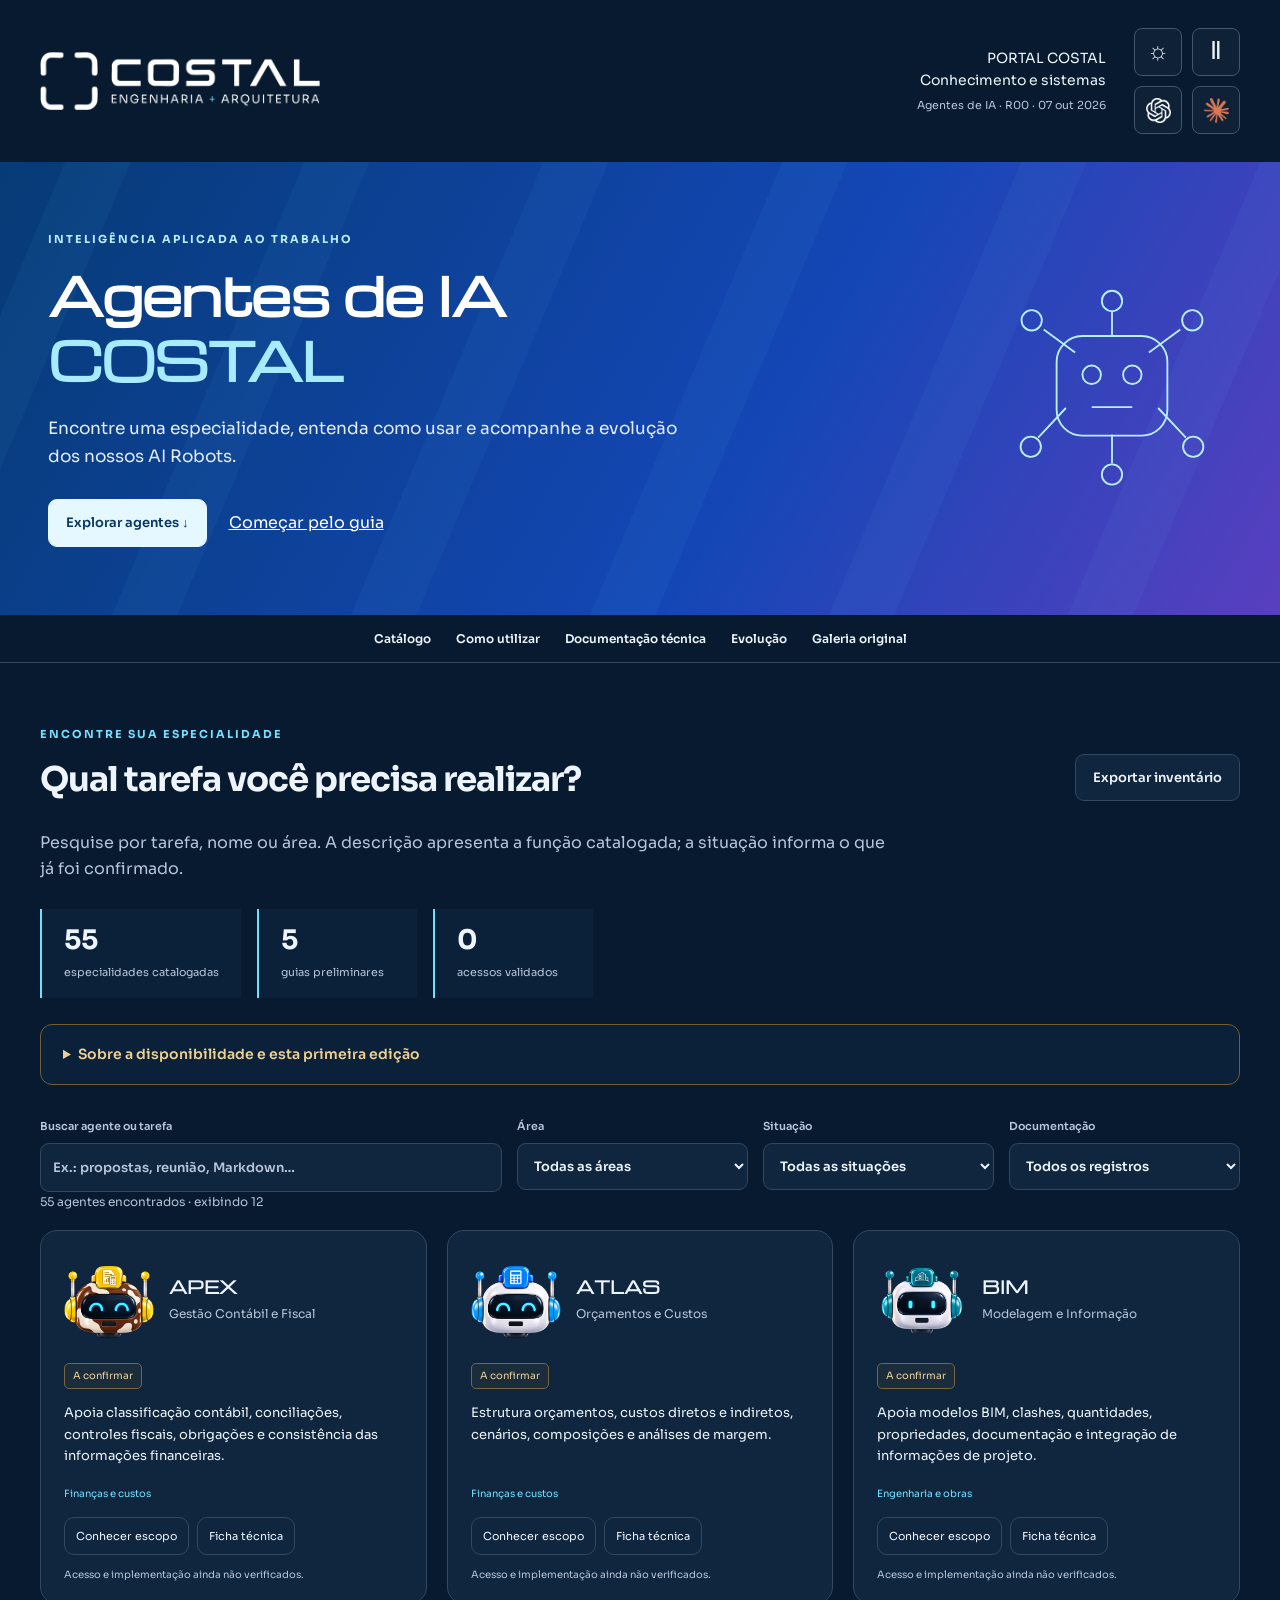
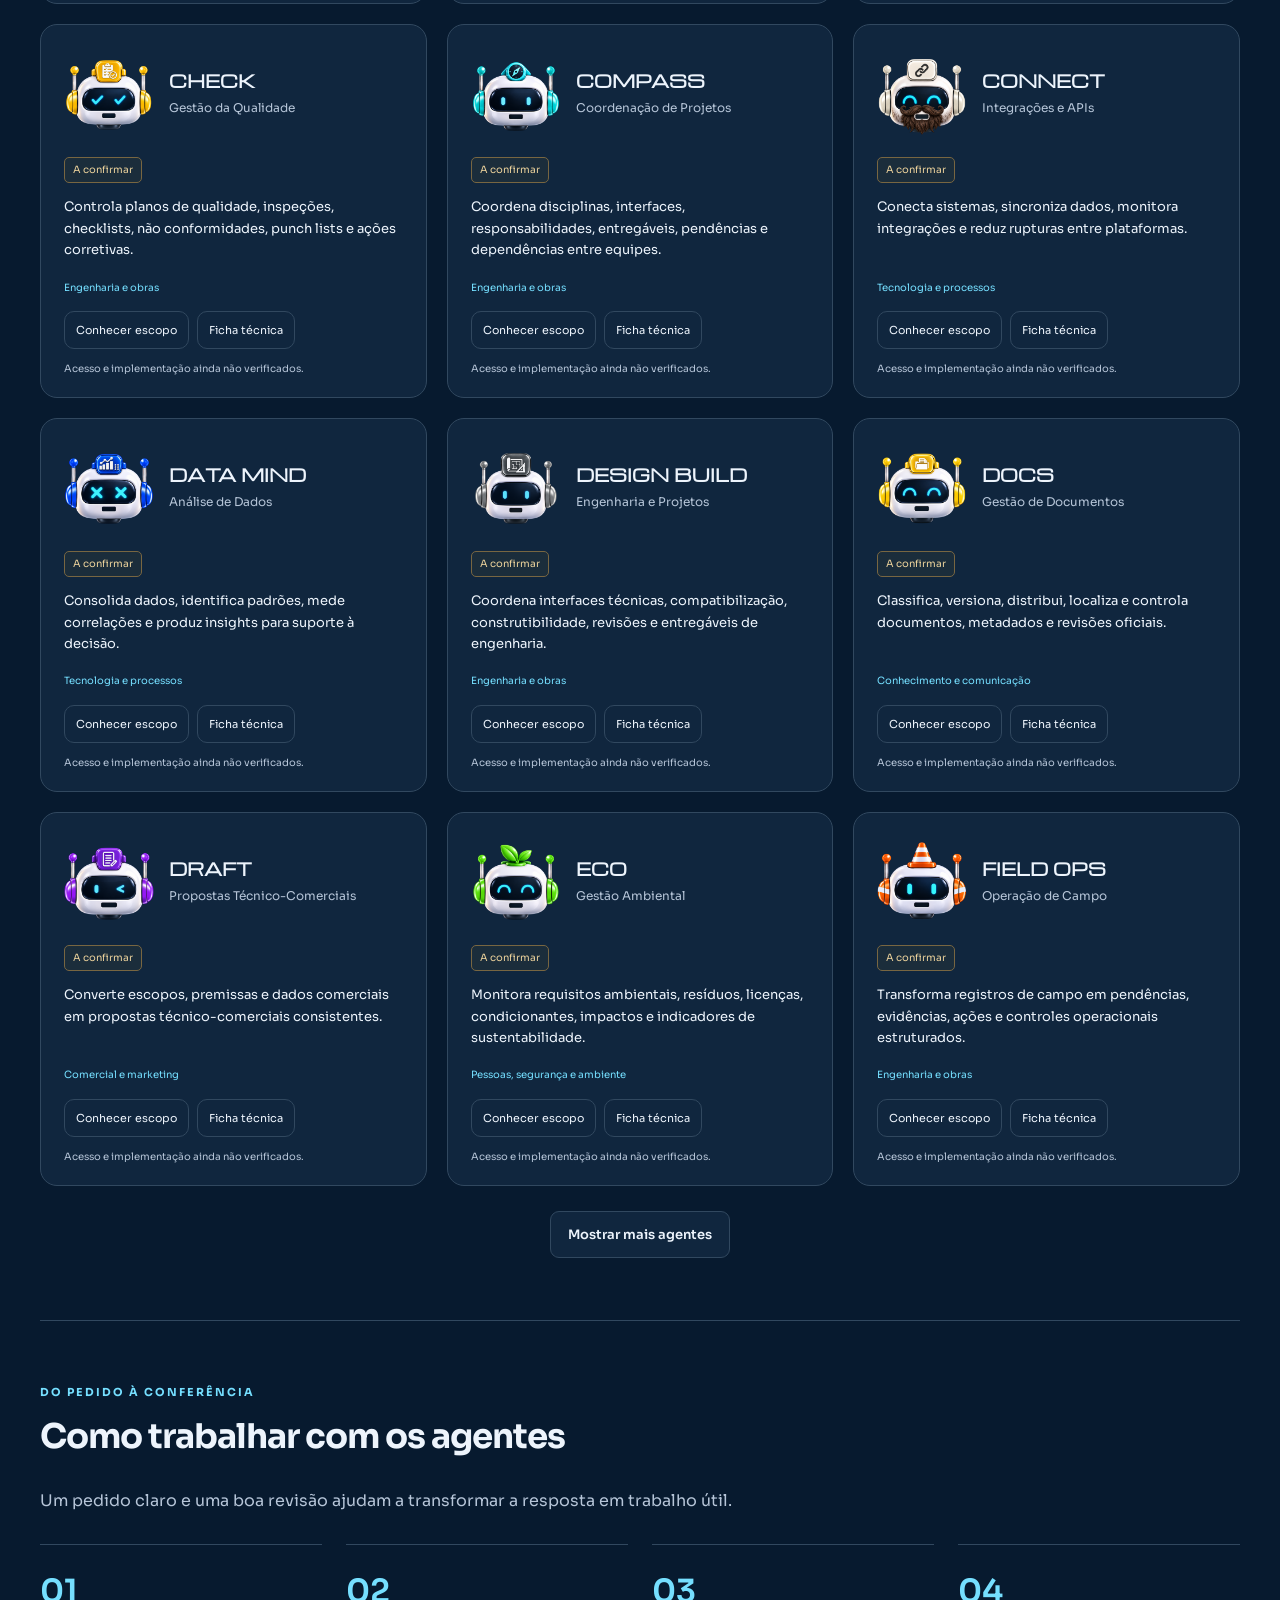
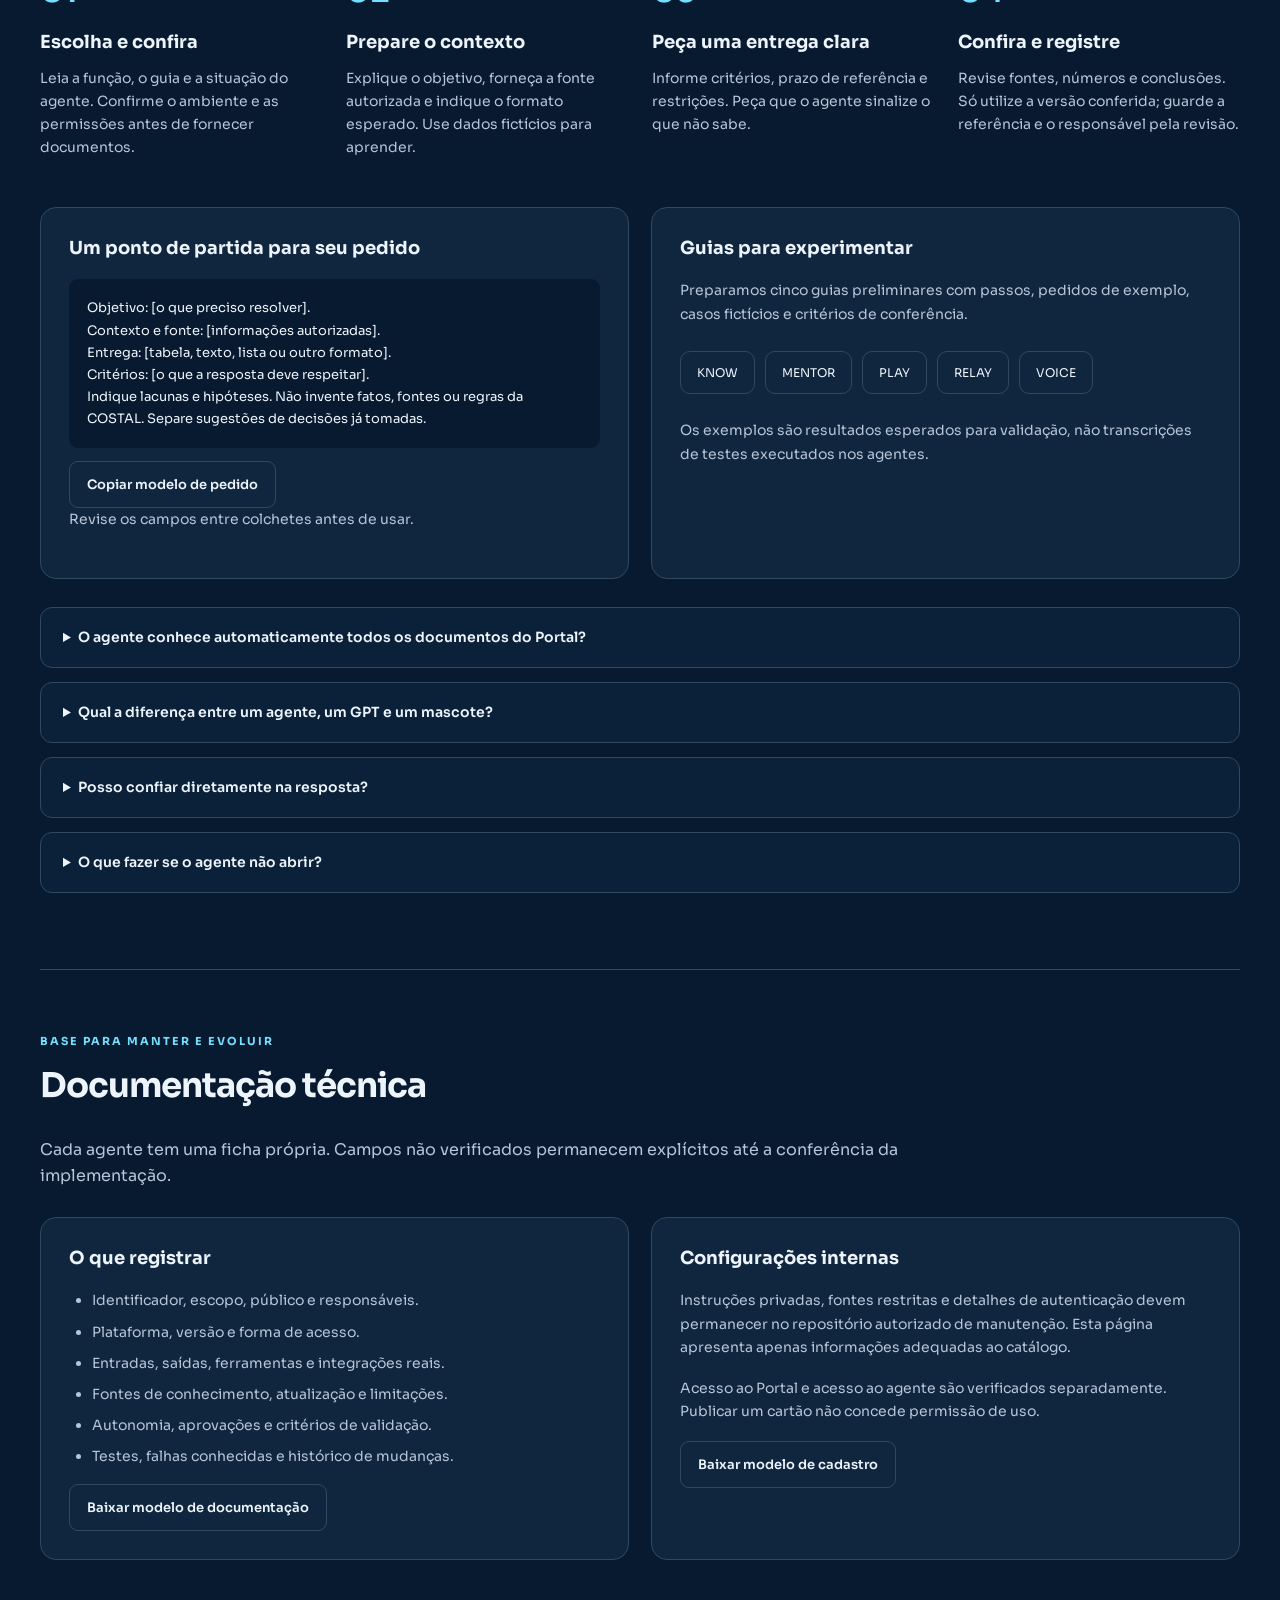
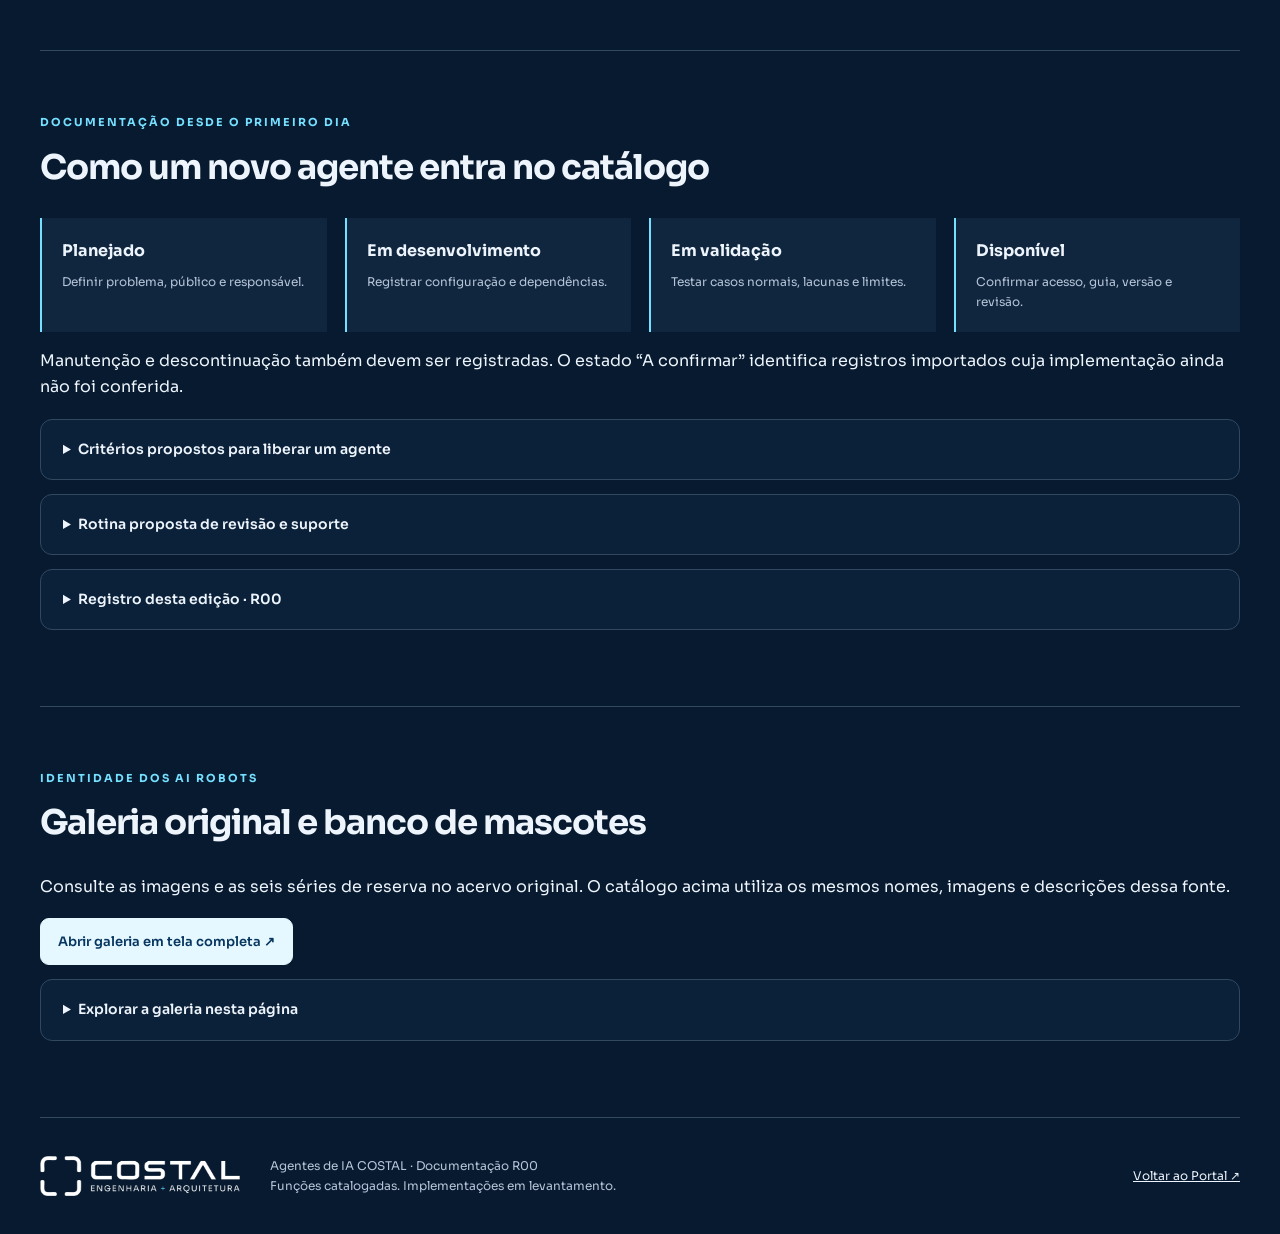
==== agentes/index.html @ 43f0c341 "Publish agent documentation application and five preliminary guides" ====
<!doctype html>
<html lang="pt-BR" data-theme="dark"><head><meta charset="utf-8"><meta name="viewport" content="width=device-width,initial-scale=1"><meta name="description" content="Catálogo, guias de uso e documentação dos agentes de IA COSTAL."><title>Agentes de IA COSTAL · AI Robots</title><link rel="stylesheet" href="styles.css"><script src="app.js" defer></script></head>
<body><a class="skip" href="#catalogo">Ir para o catálogo</a>
<header class="masthead"><a href="https://sites.google.com/costal.com.br/portal/portal" target="_blank" rel="noopener" aria-label="Abrir Portal COSTAL"><img src="costal.png" alt="COSTAL — Engenharia + Arquitetura"></a><div class="brand-meta">PORTAL COSTAL<br><span>Conhecimento e sistemas</span><small>Agentes de IA · R00 · 07 out 2026</small></div><div class="controls"><button id="theme" aria-label="Ativar modo claro" title="Alternar aparência">☼</button><button id="motion" aria-label="Pausar animação" aria-pressed="false" title="Alternar movimento">Ⅱ</button><a id="chatgpt" href="https://chatgpt.com/" target="_blank" rel="noopener" aria-label="Tirar dúvidas sobre esta página no ChatGPT" title="Ajuda no ChatGPT"><img src="chatgpt.png" alt="" width="25" height="25"></a><a id="claude" href="https://claude.ai/new" target="_blank" rel="noopener" aria-label="Tirar dúvidas sobre esta página no Claude" title="Ajuda no Claude"><img src="claude.png" alt="" width="25" height="25"></a></div></header>
<section class="hero" aria-labelledby="page-title"><div class="ribbons" aria-hidden="true"></div><div class="hero-copy"><p class="eyebrow">INTELIGÊNCIA APLICADA AO TRABALHO</p><h1 id="page-title">Agentes de IA<br><span>COSTAL</span></h1><p>Encontre uma especialidade, entenda como usar e acompanhe a evolução dos nossos AI Robots.</p><div class="hero-links"><a class="primary" href="#catalogo">Explorar agentes ↓</a><a href="#aprender">Começar pelo guia</a></div></div><div class="hero-graphic" aria-hidden="true"><svg viewBox="0 0 260 260" fill="none" stroke="currentColor" stroke-width="2"><path d="M130 52v27M90 96l-34-25M170 96l34-25M80 156l-30 32M180 156l30 32M130 185v31"/><rect x="70" y="78" width="120" height="108" rx="28"/><circle cx="108" cy="120" r="10"/><circle cx="152" cy="120" r="10"/><path d="M108 155h44"/><circle cx="130" cy="40" r="11"/><circle cx="43" cy="61" r="11"/><circle cx="217" cy="61" r="11"/><circle cx="42" cy="198" r="11"/><circle cx="218" cy="198" r="11"/><circle cx="130" cy="228" r="11"/></svg></div></section>
<nav class="nav" aria-label="Seções da página"><a href="#catalogo">Catálogo</a><a href="#aprender">Como utilizar</a><a href="#tecnica">Documentação técnica</a><a href="#evolucao">Evolução</a><a href="#galeria">Galeria original</a></nav>
<main><section id="catalogo"><div class="section-title"><div><p class="eyebrow">ENCONTRE SUA ESPECIALIDADE</p><h2>Qual tarefa você precisa realizar?</h2></div><button id="export" class="secondary">Exportar inventário</button></div><p class="lead">Pesquise por tarefa, nome ou área. A descrição apresenta a função catalogada; a situação informa o que já foi confirmado.</p><div class="metrics" id="metrics" aria-live="polite"></div><details class="notice"><summary>Sobre a disponibilidade e esta primeira edição</summary><p id="notice-text"></p><p>Os links de uso serão liberados após verificação de acesso. Os 68 mascotes de reserva pertencem ao banco de identidades, sem representar agentes em operação.</p></details>
<form class="filters" role="search" onsubmit="return false"><label class="search">Buscar agente ou tarefa<input id="search" type="search" placeholder="Ex.: propostas, reunião, Markdown…"></label><label>Área<select id="area"><option value="">Todas as áreas</option></select></label><label>Situação<select id="status"><option value="">Todas as situações</option></select></label><label>Documentação<select id="guide"><option value="">Todos os registros</option><option value="yes">Com guia preliminar</option></select></label></form><p id="results" class="muted" role="status"></p><div id="cards" class="cards"></div><div class="more"><button id="more" class="secondary" hidden>Mostrar mais agentes</button></div><p id="load-error" role="alert" hidden>Não foi possível carregar o catálogo. <a href="../" target="_blank" rel="noopener">Abra a galeria original</a> ou <button id="retry">tente novamente</button>.</p></section>
<section id="aprender"><p class="eyebrow">DO PEDIDO À CONFERÊNCIA</p><h2>Como trabalhar com os agentes</h2><p class="lead">Um pedido claro e uma boa revisão ajudam a transformar a resposta em trabalho útil.</p><div class="steps"><article><span>01</span><h3>Escolha e confira</h3><p>Leia a função, o guia e a situação do agente. Confirme o ambiente e as permissões antes de fornecer documentos.</p></article><article><span>02</span><h3>Prepare o contexto</h3><p>Explique o objetivo, forneça a fonte autorizada e indique o formato esperado. Use dados fictícios para aprender.</p></article><article><span>03</span><h3>Peça uma entrega clara</h3><p>Informe critérios, prazo de referência e restrições. Peça que o agente sinalize o que não sabe.</p></article><article><span>04</span><h3>Confira e registre</h3><p>Revise fontes, números e conclusões. Só utilize a versão conferida; guarde a referência e o responsável pela revisão.</p></article></div>
<div class="two-col"><article class="panel"><h3>Um ponto de partida para seu pedido</h3><pre id="base-prompt">Objetivo: [o que preciso resolver].
Contexto e fonte: [informações autorizadas].
Entrega: [tabela, texto, lista ou outro formato].
Critérios: [o que a resposta deve respeitar].
Indique lacunas e hipóteses. Não invente fatos, fontes ou regras da COSTAL. Separe sugestões de decisões já tomadas.</pre><button id="copy-base" class="secondary">Copiar modelo de pedido</button><p class="muted">Revise os campos entre colchetes antes de usar.</p></article><article class="panel"><h3>Guias para experimentar</h3><p>Preparamos cinco guias preliminares com passos, pedidos de exemplo, casos fictícios e critérios de conferência.</p><div id="pilot-links" class="chips"></div><p class="muted">Os exemplos são resultados esperados para validação, não transcrições de testes executados nos agentes.</p></article></div>
<details><summary>O agente conhece automaticamente todos os documentos do Portal?</summary><p>Não presuma isso. Consulte as fontes registradas na ficha técnica. Quando a fonte não estiver disponível, forneça um trecho autorizado ou procure o responsável.</p></details><details><summary>Qual a diferença entre um agente, um GPT e um mascote?</summary><p>Agente é a especialidade apresentada neste catálogo. Um GPT personalizado pode ser uma forma de implementá-la. O mascote é sua identidade visual; sozinho, não comprova ferramentas, autonomia ou disponibilidade.</p></details><details><summary>Posso confiar diretamente na resposta?</summary><p>Use a resposta como apoio. Confira os fatos e siga as revisões e aprovações previstas para a atividade. Se houver contradição, registre a fonte e peça esclarecimento.</p></details><details><summary>O que fazer se o agente não abrir?</summary><p>Verifique a conta e as permissões exigidas. Não compartilhe credenciais. Registre o nome do agente, o horário e a mensagem de erro para o responsável pelo acesso.</p></details></section>
<section id="tecnica"><p class="eyebrow">BASE PARA MANTER E EVOLUIR</p><h2>Documentação técnica</h2><p class="lead">Cada agente tem uma ficha própria. Campos não verificados permanecem explícitos até a conferência da implementação.</p><div class="two-col"><article class="panel"><h3>O que registrar</h3><ul><li>Identificador, escopo, público e responsáveis.</li><li>Plataforma, versão e forma de acesso.</li><li>Entradas, saídas, ferramentas e integrações reais.</li><li>Fontes de conhecimento, atualização e limitações.</li><li>Autonomia, aprovações e critérios de validação.</li><li>Testes, falhas conhecidas e histórico de mudanças.</li></ul><a class="secondary" href="modelo-documentacao.md" download>Baixar modelo de documentação</a></article><article class="panel"><h3>Configurações internas</h3><p>Instruções privadas, fontes restritas e detalhes de autenticação devem permanecer no repositório autorizado de manutenção. Esta página apresenta apenas informações adequadas ao catálogo.</p><p>Acesso ao Portal e acesso ao agente são verificados separadamente. Publicar um cartão não concede permissão de uso.</p><a class="secondary" href="modelo-agente.json" download>Baixar modelo de cadastro</a></article></div></section>
<section id="evolucao"><p class="eyebrow">DOCUMENTAÇÃO DESDE O PRIMEIRO DIA</p><h2>Como um novo agente entra no catálogo</h2><ol class="lifecycle"><li><b>Planejado</b><span>Definir problema, público e responsável.</span></li><li><b>Em desenvolvimento</b><span>Registrar configuração e dependências.</span></li><li><b>Em validação</b><span>Testar casos normais, lacunas e limites.</span></li><li><b>Disponível</b><span>Confirmar acesso, guia, versão e revisão.</span></li></ol><p>Manutenção e descontinuação também devem ser registradas. O estado “A confirmar” identifica registros importados cuja implementação ainda não foi conferida.</p><details><summary>Critérios propostos para liberar um agente</summary><ul><li>Responsáveis e escopo definidos.</li><li>Link testado por uma pessoa do público destinatário.</li><li>Guia e ficha técnica revisados.</li><li>Casos de teste executados, com resultado e data registrados.</li><li>Fontes e permissões verificadas no ambiente de uso.</li></ul></details><details><summary>Rotina proposta de revisão e suporte</summary><p>Revisar a documentação em toda mudança de configuração, fonte ou integração. Fazer uma conferência periódica dos acessos e da vigência das fontes, sugerida a cada trimestre.</p><p>Para relatar um problema, registrar: agente e versão; tarefa tentada; resultado esperado; resultado obtido; data; e exemplo sem informações restritas. O responsável de suporte de cada agente será indicado em sua ficha após o levantamento.</p></details><details><summary>Registro desta edição · R00</summary><p>07/10/2026 — importação das funções da galeria; organização por área; cinco guias preliminares; fichas de inventário; modelos de documentação e roteiro de validação. Pendente: reconciliação dos GPTs pessoais, responsáveis, configurações e testes com usuários destinatários.</p></details></section>
<section id="galeria"><p class="eyebrow">IDENTIDADE DOS AI ROBOTS</p><h2>Galeria original e banco de mascotes</h2><p>Consulte as imagens e as seis séries de reserva no acervo original. O catálogo acima utiliza os mesmos nomes, imagens e descrições dessa fonte.</p><a class="primary" href="../" target="_blank" rel="noopener">Abrir galeria em tela completa ↗</a><details id="gallery-expand"><summary>Explorar a galeria nesta página</summary><iframe id="gallery-frame" title="Galeria original AI Robots" loading="lazy" allow="clipboard-write"></iframe></details></section>
</main><footer><img src="costal.png" alt="COSTAL — Engenharia + Arquitetura"><p>Agentes de IA COSTAL · Documentação R00<br><span>Funções catalogadas. Implementações em levantamento.</span></p><a href="https://sites.google.com/costal.com.br/portal/portal" target="_blank" rel="noopener">Voltar ao Portal ↗</a></footer>
<dialog id="detail" aria-labelledby="detail-title"><div class="dialog-head"><div><p id="detail-id" class="eyebrow"></p><h2 id="detail-title"></h2><p id="detail-role"></p></div><button id="close" aria-label="Fechar ficha">×</button></div><div class="tabs" role="tablist" aria-label="Documentação do agente"><button id="tab-guide" role="tab" aria-selected="true" aria-controls="guide-panel">Como usar</button><button id="tab-tech" role="tab" aria-selected="false" aria-controls="tech-panel" tabindex="-1">Ficha técnica</button></div><div id="guide-panel" role="tabpanel" aria-labelledby="tab-guide"></div><div id="tech-panel" role="tabpanel" aria-labelledby="tab-tech" hidden></div><div class="dialog-foot"><button id="download-guide" class="secondary">Baixar ficha e guia</button><button id="copy-prompt" class="secondary">Copiar pedido de exemplo</button></div></dialog><div id="toast" role="status" class="toast" hidden></div><noscript>Ative JavaScript para pesquisar o catálogo. Os guias gerais e modelos de documentação continuam disponíveis nesta página.</noscript></body></html>
---- agentes/styles.css ----
@import url('https://fonts.googleapis.com/css2?family=Michroma&family=Sora:wght@400;500;600;700&display=swap');
:root{color-scheme:dark;--bg:#071a2f;--surface:#10263e;--fg:#edf4fc;--muted:#b6c5d8;--line:#31485f;--accent:#75dfff;--subtle:#0b2139;font-family:Sora,Arial,sans-serif;scroll-behavior:smooth}*{box-sizing:border-box}body{margin:0;background:var(--bg);color:var(--fg);line-height:1.65}body.modal-open{overflow:hidden}a{color:inherit}button,input,select{font:inherit}button,a,input,select,summary{-webkit-tap-highlight-color:transparent}:focus-visible{outline:3px solid var(--accent);outline-offset:4px}button,summary{cursor:pointer}button{color:var(--fg);border:1px solid var(--line);border-radius:10px;background:var(--surface);padding:11px 16px}button:hover,.secondary:hover{border-color:var(--accent)}button:disabled{cursor:not-allowed;opacity:.65}h1,h2,h3,p{margin-top:0}h2{font-size:clamp(24px,3vw,34px);letter-spacing:-1px;line-height:1.3}h3{font-size:18px;line-height:1.4}p{margin-bottom:18px}.skip{position:absolute;top:-100px;left:16px;z-index:100}.skip:focus{top:12px;background:var(--surface);padding:12px}.masthead{max-width:1440px;margin:auto;padding:28px 48px;display:flex;gap:28px;align-items:center}.masthead>a{margin-right:auto}.masthead img{width:280px;max-width:35vw;height:auto;display:block}.brand-meta{text-align:right;font-size:14px;line-height:1.55}.brand-meta small{display:block;font-size:11px;color:var(--muted);margin-top:5px}.controls{display:grid;grid-template-columns:repeat(2,48px);gap:10px}.controls>*{display:grid;place-items:center;width:48px;height:48px;border:1px solid var(--line);border-radius:8px;background:#ffffff08;color:var(--fg);text-decoration:none;padding:0;font-size:24px}.controls #chatgpt{font-size:12px;font-weight:700}.controls #claude{color:#d77a57;font-size:32px}.hero{position:relative;isolation:isolate;overflow:hidden;padding:68px max(48px,calc((100vw - 1344px)/2));background:linear-gradient(120deg,#063b76,#1447b6 60%,#593fc0);color:white;display:flex;align-items:center;gap:60px;min-height:390px}.hero-copy{max-width:760px;z-index:1}.eyebrow{font-size:11px;font-weight:700;letter-spacing:2px;color:var(--accent);margin-bottom:14px}.hero .eyebrow{color:#bcedff}.hero h1{font-family:Michroma,Sora,Arial,sans-serif;font-size:clamp(29px,4.1vw,52px);line-height:1.25;letter-spacing:-1px;margin-bottom:23px}.hero h1 span{color:#a8ebff}.hero p:not(.eyebrow){max-width:650px;color:#e4edff;font-size:17px}.hero-links{display:flex;gap:22px;align-items:center;flex-wrap:wrap;margin-top:28px}.hero-graphic{width:240px;min-width:200px;margin-left:auto;color:#b9efff}.hero-graphic svg{width:100%}.ribbons{position:absolute;inset:-100%;z-index:-1;background:repeating-linear-gradient(120deg,transparent 0 65px,#6adfff0b 65px 125px,transparent 125px 220px);animation:ribbons 22s ease-in-out infinite alternate;transform:rotate(-7deg)}@keyframes ribbons{to{transform:translate(3%,2%) rotate(4deg)}}.paused .ribbons{animation-play-state:paused}.nav{position:sticky;top:0;z-index:10;background:var(--bg);border-bottom:1px solid var(--line);padding:14px 32px;display:flex;gap:25px;justify-content:center;flex-wrap:wrap}.nav a{font-size:12px;font-weight:600;text-decoration:none}.nav a:hover{color:var(--accent)}main{max-width:1344px;margin:auto;padding:0 40px}section[id]{scroll-margin-top:90px}main>section{padding:62px 0;border-bottom:1px solid var(--line)}.section-title{display:flex;justify-content:space-between;gap:22px;align-items:center}.section-title button{white-space:nowrap}.lead{color:var(--muted);max-width:860px}.metrics{display:flex;gap:16px;margin:26px 0;flex-wrap:wrap}.metric{padding:14px 22px;border-left:2px solid var(--accent);background:var(--subtle);min-width:160px}.metric strong{font-size:27px;line-height:1.3;display:block}.metric span{font-size:11px;color:var(--muted)}details{border:1px solid var(--line);border-radius:12px;background:var(--subtle);padding:18px 22px;margin:14px 0}summary{font-size:14px;font-weight:600}details[open]>summary{margin-bottom:16px}details p:last-child{margin-bottom:0}.notice{border-color:#715f37}.notice summary{color:#edcf91}.filters{display:grid;grid-template-columns:2fr 1fr 1fr 1fr;gap:15px;margin-top:32px}label{font-size:11px;font-weight:600;color:var(--muted);display:flex;flex-direction:column;gap:7px}input,select{width:100%;min-width:0;padding:13px 12px;background:var(--surface);border:1px solid var(--line);border-radius:9px;color:var(--fg);font-size:13px}input::placeholder{color:var(--muted)}.muted{color:var(--muted);font-size:12px}.cards{display:grid;grid-template-columns:repeat(3,minmax(0,1fr));gap:20px}.card{background:var(--surface);border:1px solid var(--line);border-radius:17px;display:flex;flex-direction:column;overflow:hidden}.card-top{padding:23px 23px 0;display:flex;align-items:center;gap:15px}.portrait{width:90px;height:90px;object-fit:contain;flex-shrink:0}.card h3{font-family:Michroma,Sora,sans-serif;font-size:17px;margin-bottom:6px;overflow-wrap:anywhere}.role{font-size:12px;line-height:1.5;margin:0;color:var(--muted)}.card-body{padding:19px 23px;flex:1;display:flex;flex-direction:column}.badge{font-size:10px;padding:4px 8px;border:1px solid #786641;border-radius:5px;background:#bd8a1710;color:#edd39c;display:inline-block;align-self:start}.badge.available{border-color:#448f72;color:#94e3bf}.card p.description{font-size:13px;margin:13px 0 10px}.card .area{font-size:10px;color:var(--accent);margin-top:auto;padding-top:9px}.card-actions{display:flex;gap:8px;margin-top:15px;flex-wrap:wrap}.card-actions button,.card-actions a{font-size:11px;padding:9px 11px}.access-note{font-size:10px;color:var(--muted);margin:12px 0 0}.primary,.secondary{display:inline-flex;align-items:center;justify-content:center;text-decoration:none;border-radius:9px;padding:12px 17px;font-size:13px;font-weight:600;border:1px solid var(--line)}.primary{background:#e5f7ff;color:#063660;border-color:#e5f7ff}.secondary{background:var(--surface);color:var(--fg)}.more{text-align:center;margin:25px 0 0}.steps{display:grid;grid-template-columns:repeat(4,1fr);gap:24px;margin:30px 0}.steps article{border-top:1px solid var(--line);padding-top:20px}.steps article>span{font-size:32px;font-weight:600;color:var(--accent)}.steps h3{margin:12px 0}.steps p,.panel p,.panel li{font-size:14px;color:var(--muted)}.two-col{display:grid;grid-template-columns:1fr 1fr;gap:22px;margin:28px 0}.panel{padding:28px;border:1px solid var(--line);border-radius:16px;background:var(--surface)}pre{white-space:pre-wrap;overflow-wrap:anywhere;font-family:Sora,Arial,sans-serif;font-size:13px;line-height:1.7;background:var(--bg);padding:18px;border-radius:9px}ul,ol{padding-left:23px}li+li{margin-top:8px}.chips{display:flex;gap:10px;flex-wrap:wrap;margin:25px 0}.chips button{font-size:12px}.lifecycle{list-style:none;padding:0;display:grid;grid-template-columns:repeat(4,1fr);gap:18px}.lifecycle li{margin:0;padding:20px;border-left:2px solid var(--accent);background:var(--surface)}.lifecycle span{display:block;color:var(--muted);font-size:12px;margin-top:8px}#gallery-frame{width:100%;height:700px;border:0;border-radius:10px;background:white}footer{max-width:1344px;margin:auto;padding:38px 40px;display:flex;align-items:center;gap:30px;font-size:12px}footer img{width:200px}footer p{margin:0;color:var(--muted)}footer a{margin-left:auto}dialog{padding:0;border:1px solid var(--line);border-radius:20px;width:min(880px,calc(100% - 30px));max-height:calc(100dvh - 40px);color:var(--fg);background:var(--bg);overflow:auto}dialog::backdrop{background:#020913bd;backdrop-filter:blur(5px)}.dialog-head{display:flex;justify-content:space-between;gap:20px;padding:28px 30px 12px}.dialog-head h2{margin-bottom:6px}.dialog-head p:last-child{color:var(--muted)}#close{height:40px;font-size:22px;line-height:1;padding:8px 14px}.tabs{position:sticky;top:0;background:var(--bg);padding:0 30px 12px;display:flex;gap:10px;border-bottom:1px solid var(--line);z-index:1}.tabs button{font-size:13px}.tabs button[aria-selected=true]{background:var(--accent);color:#06273d;border-color:var(--accent)}[role=tabpanel]{padding:28px 30px;font-size:14px}[role=tabpanel] h3{margin-top:28px}[role=tabpanel] h3:first-child{margin-top:0}.callout{border-left:3px solid #d9b86f;padding:12px 17px;background:var(--surface);font-size:13px}.facts{display:grid;grid-template-columns:180px 1fr;gap:0;border:1px solid var(--line);border-radius:8px;overflow:hidden}.facts dt,.facts dd{margin:0;padding:10px 14px;border-bottom:1px solid var(--line);font-size:12px;overflow-wrap:anywhere}.facts dt{background:var(--surface);color:var(--muted)}.dialog-foot{padding:0 30px 28px;display:flex;gap:12px;flex-wrap:wrap}.toast{position:fixed;bottom:22px;left:50%;transform:translateX(-50%);background:#e4f7ff;color:#06253f;padding:12px 20px;border-radius:10px;z-index:100;max-width:90vw;font-size:13px}.empty{padding:35px;border:1px dashed var(--line);grid-column:1/-1}.load{padding:30px;color:var(--muted)}[hidden]{display:none!important}
:root[data-theme=light]{color-scheme:light;--bg:#f7f9fc;--surface:#fff;--fg:#102238;--muted:#52647a;--line:#cfdae7;--accent:#006b98;--subtle:#eef3f9}.masthead,footer{background:#071a2f;color:#edf4fc;max-width:none;padding-left:max(40px,calc((100vw - 1264px)/2));padding-right:max(40px,calc((100vw - 1264px)/2))}.masthead .controls>*{color:#edf4fc;border-color:#42556b}.masthead .brand-meta small,footer p{color:#b6c5d8}[data-theme=light] .badge{color:#765719}[data-theme=light] .notice summary{color:#795719}[data-theme=light] .badge.available{color:#176448}
@media(max-width:1050px){.filters{grid-template-columns:1fr 1fr}.cards{grid-template-columns:repeat(2,1fr)}.steps{grid-template-columns:repeat(2,1fr)}.hero{padding:48px 35px;gap:30px}.hero-graphic{width:190px;min-width:140px}.brand-meta{font-size:12px}}@media(max-width:650px){.masthead{padding:22px 20px;gap:14px;flex-wrap:wrap}.masthead img{width:205px;max-width:60vw}.brand-meta{display:none}.controls{grid-template-columns:repeat(2,40px);gap:7px}.controls>*{width:40px;height:40px}.hero{padding:40px 24px;min-height:350px}.hero-graphic{display:none}.hero p:not(.eyebrow){font-size:15px}.nav{justify-content:flex-start;flex-wrap:nowrap;overflow-x:auto;gap:22px;padding:13px 20px;white-space:nowrap}.nav a{font-size:11px}main{padding:0 20px}main>section{padding:38px 0}.section-title{display:block}.section-title button{margin:6px 0 16px}.metrics{gap:10px}.metric{min-width:0;flex:1;padding:12px}.metric strong{font-size:24px}.metric span{font-size:10px}.filters{grid-template-columns:1fr 1fr}.filters .search{grid-column:1/-1}.cards,.two-col{grid-template-columns:1fr}.steps{gap:18px}.steps p{font-size:13px}.card-top{padding:20px 20px 0}.portrait{width:82px;height:82px}.card-body{padding:16px 20px}.lifecycle{grid-template-columns:1fr 1fr}.panel{padding:22px}.dialog-head,[role=tabpanel]{padding:22px 20px}.tabs{padding-left:20px;padding-right:20px}.facts{grid-template-columns:120px 1fr}.dialog-foot{padding:0 20px 22px}footer{padding:30px 20px;display:block}footer img{margin-bottom:20px}footer a{display:inline-block;margin-top:16px}#gallery-frame{height:560px}}@media(prefers-reduced-motion:reduce){:root{scroll-behavior:auto}.ribbons{animation:none}}@media print{.masthead,.nav,.hero,.filters,.card-actions,.controls,.dialog-foot,.tabs,#close,.more,footer,button{display:none!important}body{background:#fff;color:#000}dialog[open]{position:static;width:100%;max-height:none;border:none;background:white;color:black}body.modal-open>*:not(dialog){display:none!important}.facts{break-inside:avoid}}

.controls img{width:25px;height:25px;object-fit:contain}.controls #chatgpt img{filter:invert(1)}
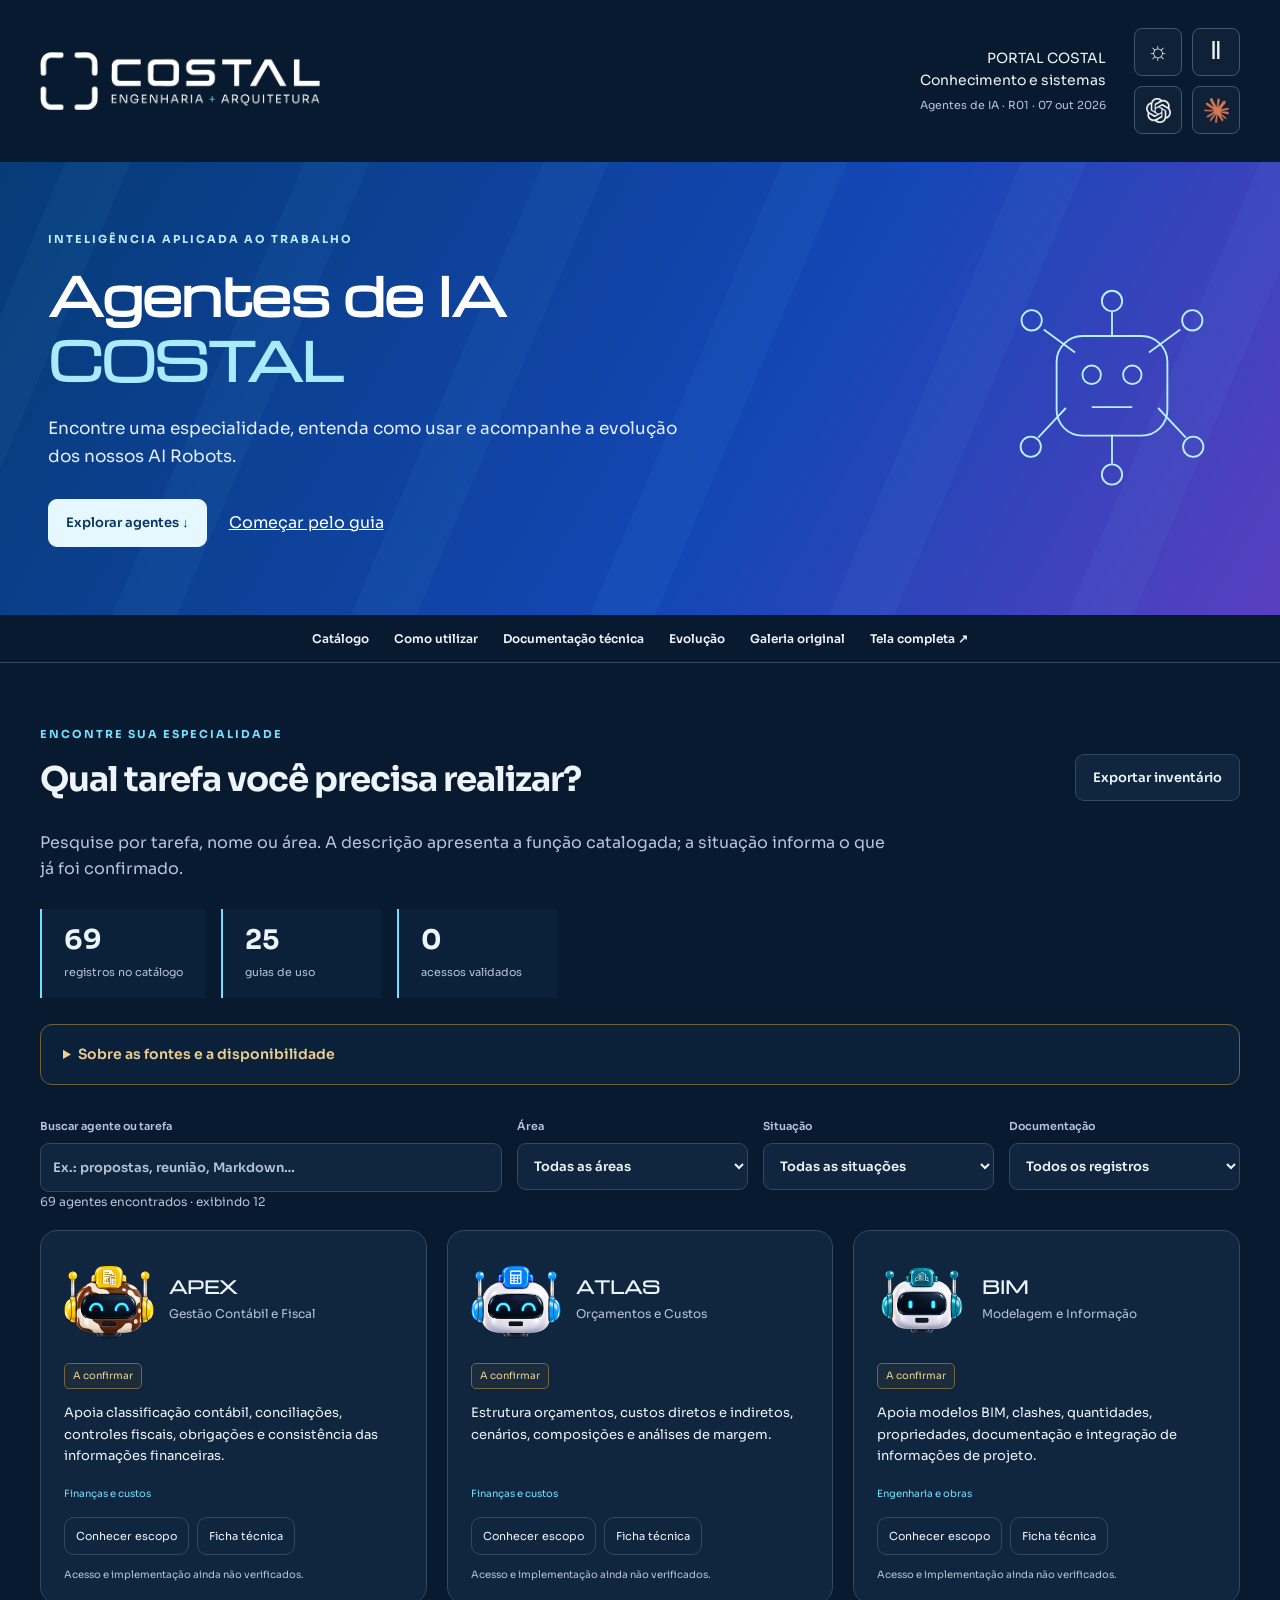
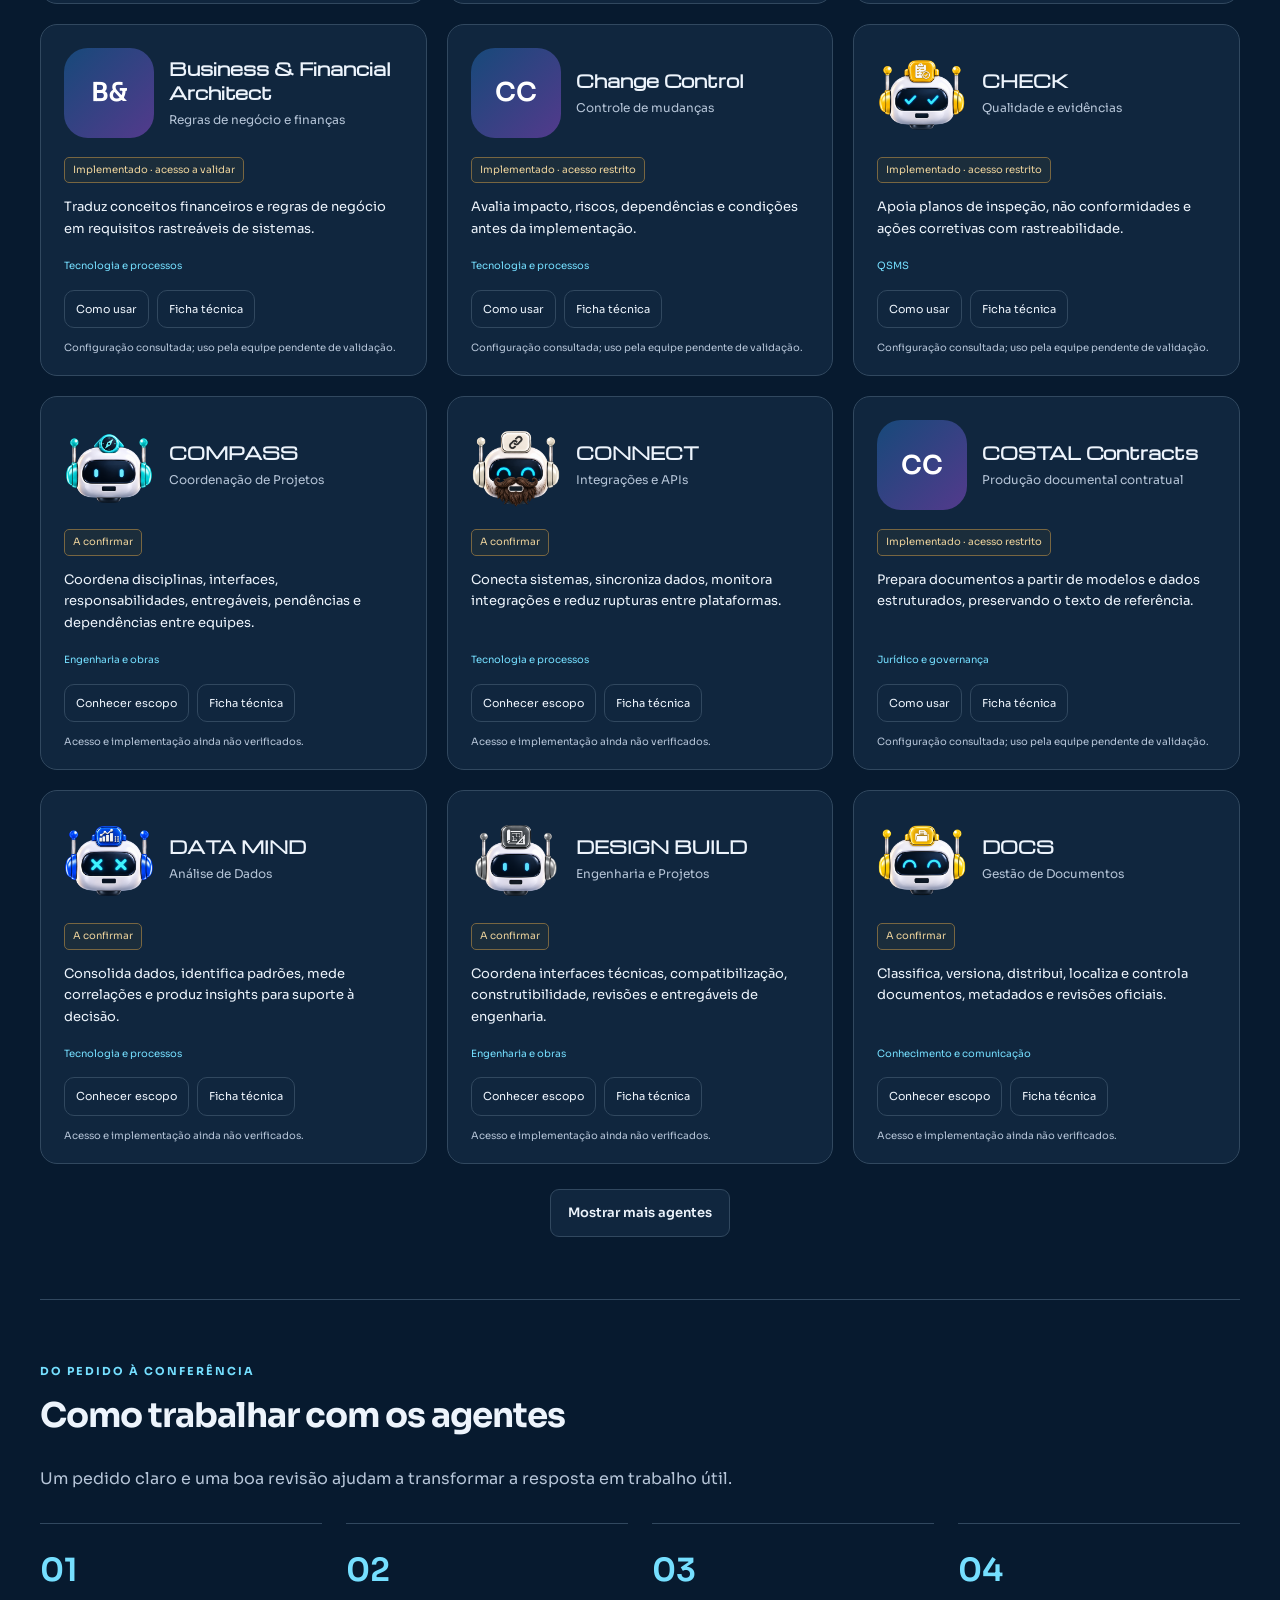
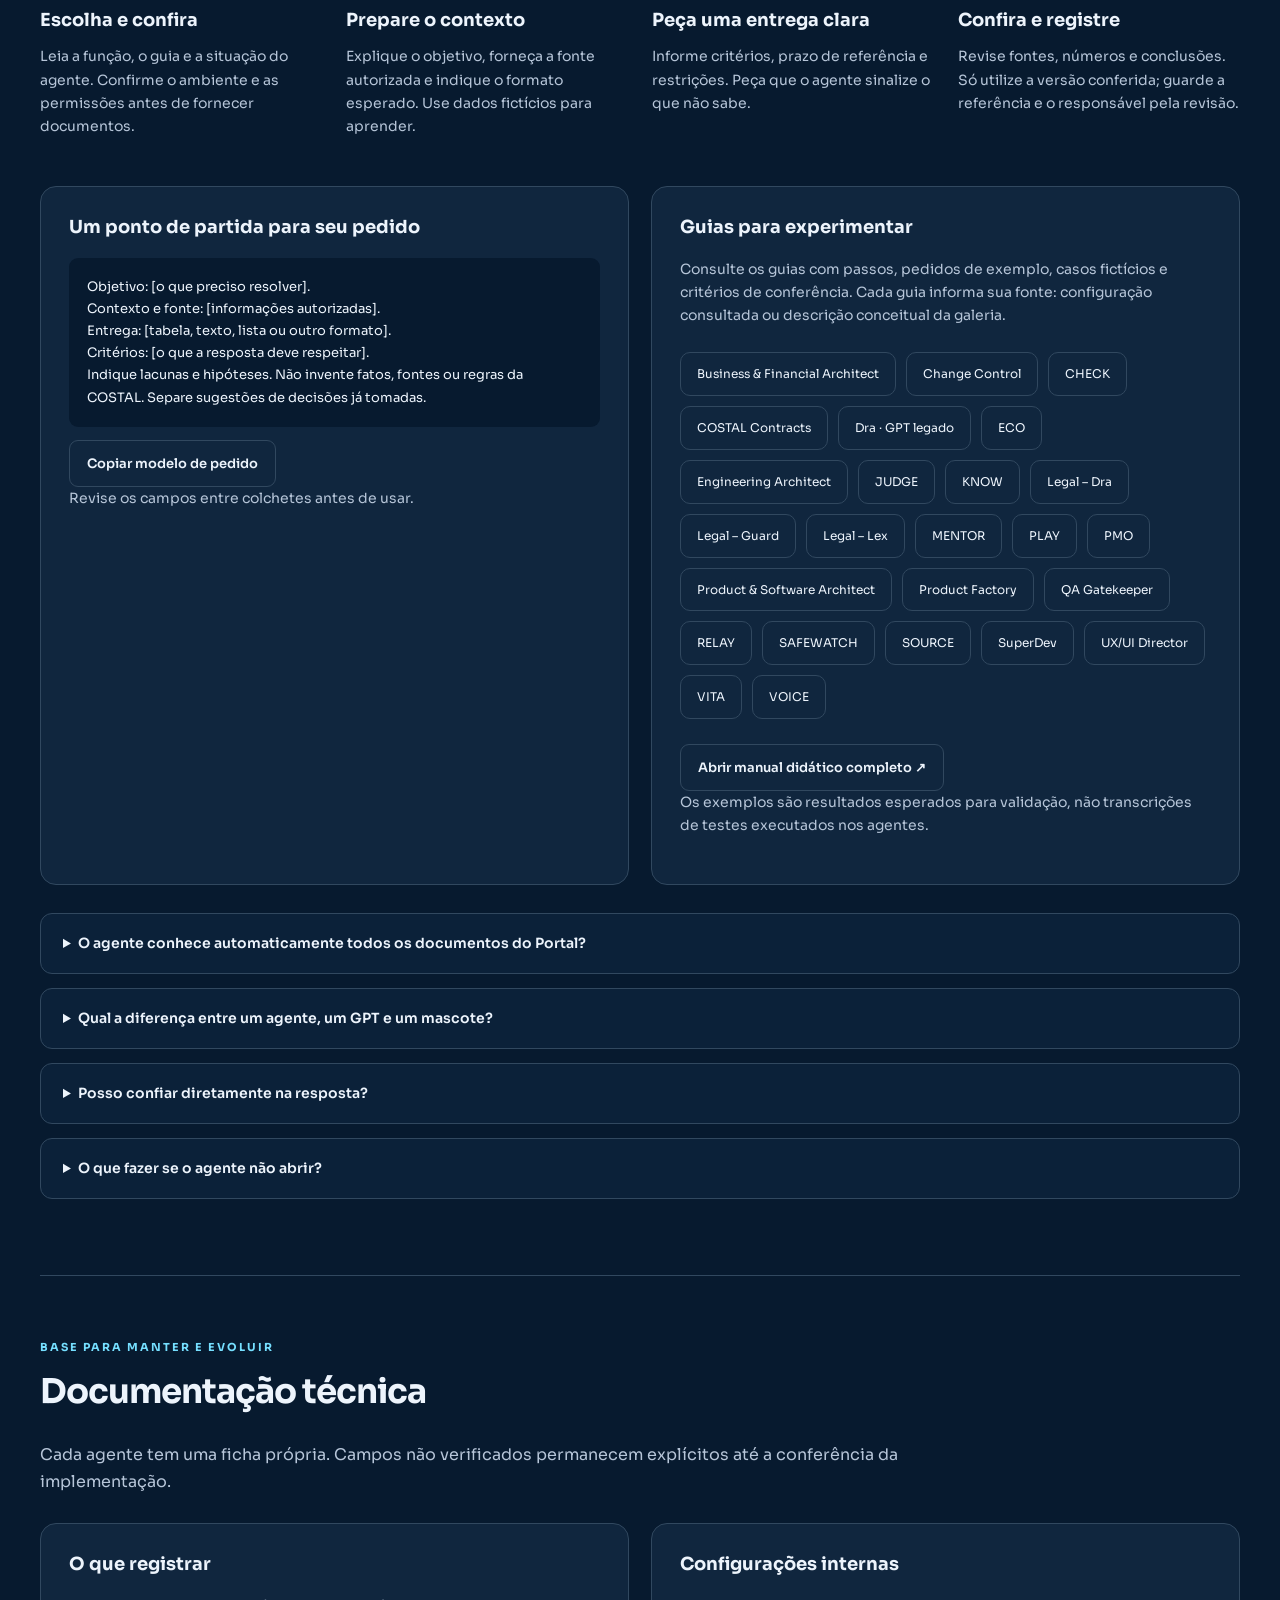
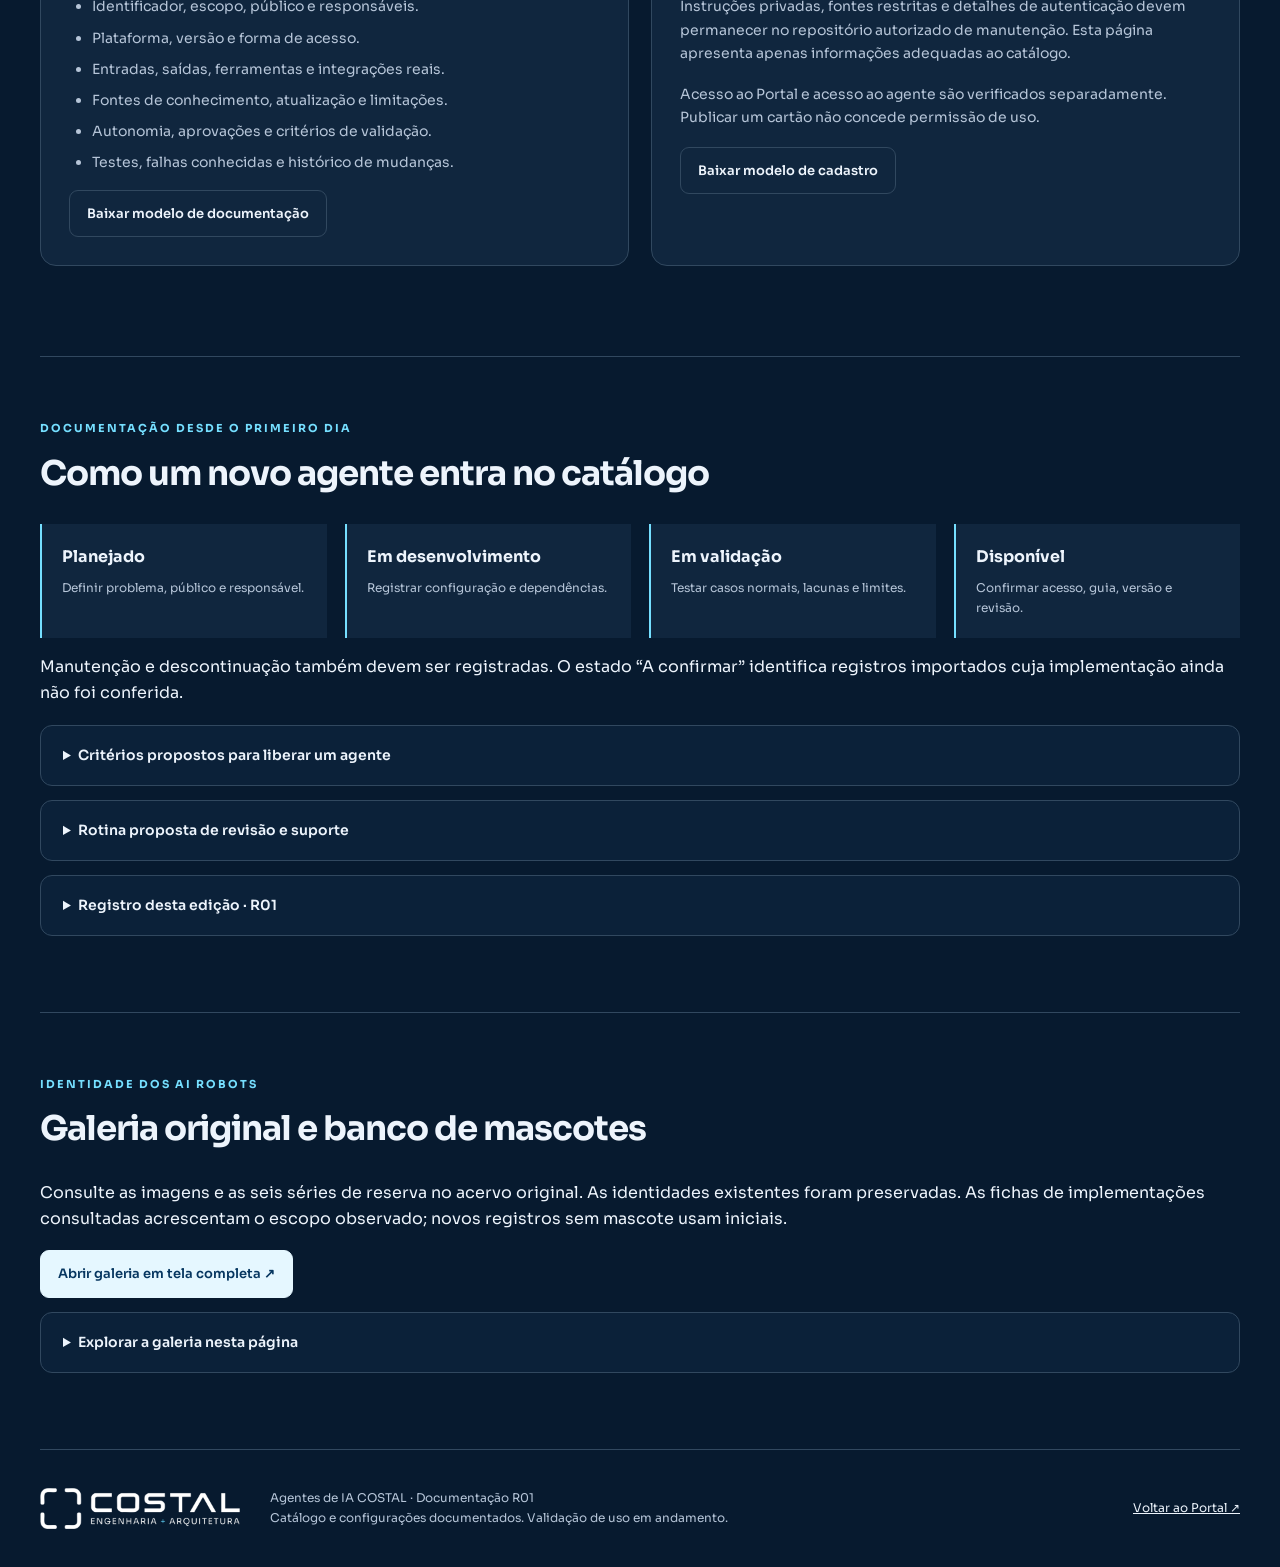
==== commit 15e99deb: "Document observed agent implementations and publish independent reference page" ====
--- a/agentes/index.html
+++ b/agentes/index.html
@@ -1,20 +1,20 @@
 <!doctype html>
 <html lang="pt-BR" data-theme="dark"><head><meta charset="utf-8"><meta name="viewport" content="width=device-width,initial-scale=1"><meta name="description" content="Catálogo, guias de uso e documentação dos agentes de IA COSTAL."><title>Agentes de IA COSTAL · AI Robots</title><link rel="stylesheet" href="styles.css"><script src="app.js" defer></script></head>
 <body><a class="skip" href="#catalogo">Ir para o catálogo</a>
-<header class="masthead"><a href="https://sites.google.com/costal.com.br/portal/portal" target="_blank" rel="noopener" aria-label="Abrir Portal COSTAL"><img src="costal.png" alt="COSTAL — Engenharia + Arquitetura"></a><div class="brand-meta">PORTAL COSTAL<br><span>Conhecimento e sistemas</span><small>Agentes de IA · R00 · 07 out 2026</small></div><div class="controls"><button id="theme" aria-label="Ativar modo claro" title="Alternar aparência">☼</button><button id="motion" aria-label="Pausar animação" aria-pressed="false" title="Alternar movimento">Ⅱ</button><a id="chatgpt" href="https://chatgpt.com/" target="_blank" rel="noopener" aria-label="Tirar dúvidas sobre esta página no ChatGPT" title="Ajuda no ChatGPT"><img src="chatgpt.png" alt="" width="25" height="25"></a><a id="claude" href="https://claude.ai/new" target="_blank" rel="noopener" aria-label="Tirar dúvidas sobre esta página no Claude" title="Ajuda no Claude"><img src="claude.png" alt="" width="25" height="25"></a></div></header>
+<header class="masthead"><a href="https://sites.google.com/costal.com.br/portal/portal" target="_blank" rel="noopener" aria-label="Abrir Portal COSTAL"><img src="costal.png" alt="COSTAL — Engenharia + Arquitetura"></a><div class="brand-meta">PORTAL COSTAL<br><span>Conhecimento e sistemas</span><small>Agentes de IA · R01 · 07 out 2026</small></div><div class="controls"><button id="theme" aria-label="Ativar modo claro" title="Alternar aparência">☼</button><button id="motion" aria-label="Pausar animação" aria-pressed="false" title="Alternar movimento">Ⅱ</button><a id="chatgpt" href="https://chatgpt.com/" target="_blank" rel="noopener" aria-label="Tirar dúvidas sobre esta página no ChatGPT" title="Ajuda no ChatGPT"><img src="chatgpt.png" alt="" width="25" height="25"></a><a id="claude" href="https://claude.ai/new" target="_blank" rel="noopener" aria-label="Tirar dúvidas sobre esta página no Claude" title="Ajuda no Claude"><img src="claude.png" alt="" width="25" height="25"></a></div></header>
 <section class="hero" aria-labelledby="page-title"><div class="ribbons" aria-hidden="true"></div><div class="hero-copy"><p class="eyebrow">INTELIGÊNCIA APLICADA AO TRABALHO</p><h1 id="page-title">Agentes de IA<br><span>COSTAL</span></h1><p>Encontre uma especialidade, entenda como usar e acompanhe a evolução dos nossos AI Robots.</p><div class="hero-links"><a class="primary" href="#catalogo">Explorar agentes ↓</a><a href="#aprender">Começar pelo guia</a></div></div><div class="hero-graphic" aria-hidden="true"><svg viewBox="0 0 260 260" fill="none" stroke="currentColor" stroke-width="2"><path d="M130 52v27M90 96l-34-25M170 96l34-25M80 156l-30 32M180 156l30 32M130 185v31"/><rect x="70" y="78" width="120" height="108" rx="28"/><circle cx="108" cy="120" r="10"/><circle cx="152" cy="120" r="10"/><path d="M108 155h44"/><circle cx="130" cy="40" r="11"/><circle cx="43" cy="61" r="11"/><circle cx="217" cy="61" r="11"/><circle cx="42" cy="198" r="11"/><circle cx="218" cy="198" r="11"/><circle cx="130" cy="228" r="11"/></svg></div></section>
-<nav class="nav" aria-label="Seções da página"><a href="#catalogo">Catálogo</a><a href="#aprender">Como utilizar</a><a href="#tecnica">Documentação técnica</a><a href="#evolucao">Evolução</a><a href="#galeria">Galeria original</a></nav>
-<main><section id="catalogo"><div class="section-title"><div><p class="eyebrow">ENCONTRE SUA ESPECIALIDADE</p><h2>Qual tarefa você precisa realizar?</h2></div><button id="export" class="secondary">Exportar inventário</button></div><p class="lead">Pesquise por tarefa, nome ou área. A descrição apresenta a função catalogada; a situação informa o que já foi confirmado.</p><div class="metrics" id="metrics" aria-live="polite"></div><details class="notice"><summary>Sobre a disponibilidade e esta primeira edição</summary><p id="notice-text"></p><p>Os links de uso serão liberados após verificação de acesso. Os 68 mascotes de reserva pertencem ao banco de identidades, sem representar agentes em operação.</p></details>
-<form class="filters" role="search" onsubmit="return false"><label class="search">Buscar agente ou tarefa<input id="search" type="search" placeholder="Ex.: propostas, reunião, Markdown…"></label><label>Área<select id="area"><option value="">Todas as áreas</option></select></label><label>Situação<select id="status"><option value="">Todas as situações</option></select></label><label>Documentação<select id="guide"><option value="">Todos os registros</option><option value="yes">Com guia preliminar</option></select></label></form><p id="results" class="muted" role="status"></p><div id="cards" class="cards"></div><div class="more"><button id="more" class="secondary" hidden>Mostrar mais agentes</button></div><p id="load-error" role="alert" hidden>Não foi possível carregar o catálogo. <a href="../" target="_blank" rel="noopener">Abra a galeria original</a> ou <button id="retry">tente novamente</button>.</p></section>
+<nav class="nav" aria-label="Seções da página"><a href="#catalogo">Catálogo</a><a href="#aprender">Como utilizar</a><a href="#tecnica">Documentação técnica</a><a href="#evolucao">Evolução</a><a href="#galeria">Galeria original</a><a href="https://ai-robots-galeria.netlify.app/agentes/" target="_blank" rel="noopener">Tela completa ↗</a></nav>
+<main><section id="catalogo"><div class="section-title"><div><p class="eyebrow">ENCONTRE SUA ESPECIALIDADE</p><h2>Qual tarefa você precisa realizar?</h2></div><button id="export" class="secondary">Exportar inventário</button></div><p class="lead">Pesquise por tarefa, nome ou área. A descrição apresenta a função catalogada; a situação informa o que já foi confirmado.</p><div class="metrics" id="metrics" aria-live="polite"></div><details class="notice"><summary>Sobre as fontes e a disponibilidade</summary><p id="notice-text"></p><p>Os links de uso serão liberados após verificação de acesso. Os 68 mascotes de reserva pertencem ao banco de identidades, sem representar agentes em operação.</p></details>
+<form class="filters" role="search" onsubmit="return false"><label class="search">Buscar agente ou tarefa<input id="search" type="search" placeholder="Ex.: propostas, reunião, Markdown…"></label><label>Área<select id="area"><option value="">Todas as áreas</option></select></label><label>Situação<select id="status"><option value="">Todas as situações</option></select></label><label>Documentação<select id="guide"><option value="">Todos os registros</option><option value="yes">Com guia de uso</option></select></label></form><p id="results" class="muted" role="status"></p><div id="cards" class="cards"></div><div class="more"><button id="more" class="secondary" hidden>Mostrar mais agentes</button></div><p id="load-error" role="alert" hidden>Não foi possível carregar o catálogo. <a href="../" target="_blank" rel="noopener">Abra a galeria original</a> ou <button id="retry">tente novamente</button>.</p></section>
 <section id="aprender"><p class="eyebrow">DO PEDIDO À CONFERÊNCIA</p><h2>Como trabalhar com os agentes</h2><p class="lead">Um pedido claro e uma boa revisão ajudam a transformar a resposta em trabalho útil.</p><div class="steps"><article><span>01</span><h3>Escolha e confira</h3><p>Leia a função, o guia e a situação do agente. Confirme o ambiente e as permissões antes de fornecer documentos.</p></article><article><span>02</span><h3>Prepare o contexto</h3><p>Explique o objetivo, forneça a fonte autorizada e indique o formato esperado. Use dados fictícios para aprender.</p></article><article><span>03</span><h3>Peça uma entrega clara</h3><p>Informe critérios, prazo de referência e restrições. Peça que o agente sinalize o que não sabe.</p></article><article><span>04</span><h3>Confira e registre</h3><p>Revise fontes, números e conclusões. Só utilize a versão conferida; guarde a referência e o responsável pela revisão.</p></article></div>
 <div class="two-col"><article class="panel"><h3>Um ponto de partida para seu pedido</h3><pre id="base-prompt">Objetivo: [o que preciso resolver].
 Contexto e fonte: [informações autorizadas].
 Entrega: [tabela, texto, lista ou outro formato].
 Critérios: [o que a resposta deve respeitar].
-Indique lacunas e hipóteses. Não invente fatos, fontes ou regras da COSTAL. Separe sugestões de decisões já tomadas.</pre><button id="copy-base" class="secondary">Copiar modelo de pedido</button><p class="muted">Revise os campos entre colchetes antes de usar.</p></article><article class="panel"><h3>Guias para experimentar</h3><p>Preparamos cinco guias preliminares com passos, pedidos de exemplo, casos fictícios e critérios de conferência.</p><div id="pilot-links" class="chips"></div><p class="muted">Os exemplos são resultados esperados para validação, não transcrições de testes executados nos agentes.</p></article></div>
-<details><summary>O agente conhece automaticamente todos os documentos do Portal?</summary><p>Não presuma isso. Consulte as fontes registradas na ficha técnica. Quando a fonte não estiver disponível, forneça um trecho autorizado ou procure o responsável.</p></details><details><summary>Qual a diferença entre um agente, um GPT e um mascote?</summary><p>Agente é a especialidade apresentada neste catálogo. Um GPT personalizado pode ser uma forma de implementá-la. O mascote é sua identidade visual; sozinho, não comprova ferramentas, autonomia ou disponibilidade.</p></details><details><summary>Posso confiar diretamente na resposta?</summary><p>Use a resposta como apoio. Confira os fatos e siga as revisões e aprovações previstas para a atividade. Se houver contradição, registre a fonte e peça esclarecimento.</p></details><details><summary>O que fazer se o agente não abrir?</summary><p>Verifique a conta e as permissões exigidas. Não compartilhe credenciais. Registre o nome do agente, o horário e a mensagem de erro para o responsável pelo acesso.</p></details></section>
+Indique lacunas e hipóteses. Não invente fatos, fontes ou regras da COSTAL. Separe sugestões de decisões já tomadas.</pre><button id="copy-base" class="secondary">Copiar modelo de pedido</button><p class="muted">Revise os campos entre colchetes antes de usar.</p></article><article class="panel"><h3>Guias para experimentar</h3><p>Consulte os guias com passos, pedidos de exemplo, casos fictícios e critérios de conferência. Cada guia informa sua fonte: configuração consultada ou descrição conceitual da galeria.</p><div id="pilot-links" class="chips"></div><a class="secondary" href="manual-didatico.html" target="_blank" rel="noopener">Abrir manual didático completo ↗</a><p class="muted">Os exemplos são resultados esperados para validação, não transcrições de testes executados nos agentes.</p></article></div>
+<details><summary>O agente conhece automaticamente todos os documentos do Portal?</summary><p>Não presuma isso. Consulte as fontes registradas na ficha técnica. Quando a fonte não estiver disponível, forneça um trecho autorizado ou procure o responsável.</p></details><details><summary>Qual a diferença entre um agente, um GPT e um mascote?</summary><p>O catálogo reúne especialidades e implementações identificadas. Há agentes nativos e GPTs personalizados, que são formas diferentes de implementação. O mascote é a identidade visual; sozinho, não comprova ferramentas, autonomia ou disponibilidade.</p></details><details><summary>Posso confiar diretamente na resposta?</summary><p>Use a resposta como apoio. Confira os fatos e siga as revisões e aprovações previstas para a atividade. Se houver contradição, registre a fonte e peça esclarecimento.</p></details><details><summary>O que fazer se o agente não abrir?</summary><p>Verifique a conta e as permissões exigidas. Não compartilhe credenciais. Registre o nome do agente, o horário e a mensagem de erro para o responsável pelo acesso.</p></details></section>
 <section id="tecnica"><p class="eyebrow">BASE PARA MANTER E EVOLUIR</p><h2>Documentação técnica</h2><p class="lead">Cada agente tem uma ficha própria. Campos não verificados permanecem explícitos até a conferência da implementação.</p><div class="two-col"><article class="panel"><h3>O que registrar</h3><ul><li>Identificador, escopo, público e responsáveis.</li><li>Plataforma, versão e forma de acesso.</li><li>Entradas, saídas, ferramentas e integrações reais.</li><li>Fontes de conhecimento, atualização e limitações.</li><li>Autonomia, aprovações e critérios de validação.</li><li>Testes, falhas conhecidas e histórico de mudanças.</li></ul><a class="secondary" href="modelo-documentacao.md" download>Baixar modelo de documentação</a></article><article class="panel"><h3>Configurações internas</h3><p>Instruções privadas, fontes restritas e detalhes de autenticação devem permanecer no repositório autorizado de manutenção. Esta página apresenta apenas informações adequadas ao catálogo.</p><p>Acesso ao Portal e acesso ao agente são verificados separadamente. Publicar um cartão não concede permissão de uso.</p><a class="secondary" href="modelo-agente.json" download>Baixar modelo de cadastro</a></article></div></section>
-<section id="evolucao"><p class="eyebrow">DOCUMENTAÇÃO DESDE O PRIMEIRO DIA</p><h2>Como um novo agente entra no catálogo</h2><ol class="lifecycle"><li><b>Planejado</b><span>Definir problema, público e responsável.</span></li><li><b>Em desenvolvimento</b><span>Registrar configuração e dependências.</span></li><li><b>Em validação</b><span>Testar casos normais, lacunas e limites.</span></li><li><b>Disponível</b><span>Confirmar acesso, guia, versão e revisão.</span></li></ol><p>Manutenção e descontinuação também devem ser registradas. O estado “A confirmar” identifica registros importados cuja implementação ainda não foi conferida.</p><details><summary>Critérios propostos para liberar um agente</summary><ul><li>Responsáveis e escopo definidos.</li><li>Link testado por uma pessoa do público destinatário.</li><li>Guia e ficha técnica revisados.</li><li>Casos de teste executados, com resultado e data registrados.</li><li>Fontes e permissões verificadas no ambiente de uso.</li></ul></details><details><summary>Rotina proposta de revisão e suporte</summary><p>Revisar a documentação em toda mudança de configuração, fonte ou integração. Fazer uma conferência periódica dos acessos e da vigência das fontes, sugerida a cada trimestre.</p><p>Para relatar um problema, registrar: agente e versão; tarefa tentada; resultado esperado; resultado obtido; data; e exemplo sem informações restritas. O responsável de suporte de cada agente será indicado em sua ficha após o levantamento.</p></details><details><summary>Registro desta edição · R00</summary><p>07/10/2026 — importação das funções da galeria; organização por área; cinco guias preliminares; fichas de inventário; modelos de documentação e roteiro de validação. Pendente: reconciliação dos GPTs pessoais, responsáveis, configurações e testes com usuários destinatários.</p></details></section>
-<section id="galeria"><p class="eyebrow">IDENTIDADE DOS AI ROBOTS</p><h2>Galeria original e banco de mascotes</h2><p>Consulte as imagens e as seis séries de reserva no acervo original. O catálogo acima utiliza os mesmos nomes, imagens e descrições dessa fonte.</p><a class="primary" href="../" target="_blank" rel="noopener">Abrir galeria em tela completa ↗</a><details id="gallery-expand"><summary>Explorar a galeria nesta página</summary><iframe id="gallery-frame" title="Galeria original AI Robots" loading="lazy" allow="clipboard-write"></iframe></details></section>
-</main><footer><img src="costal.png" alt="COSTAL — Engenharia + Arquitetura"><p>Agentes de IA COSTAL · Documentação R00<br><span>Funções catalogadas. Implementações em levantamento.</span></p><a href="https://sites.google.com/costal.com.br/portal/portal" target="_blank" rel="noopener">Voltar ao Portal ↗</a></footer>
+<section id="evolucao"><p class="eyebrow">DOCUMENTAÇÃO DESDE O PRIMEIRO DIA</p><h2>Como um novo agente entra no catálogo</h2><ol class="lifecycle"><li><b>Planejado</b><span>Definir problema, público e responsável.</span></li><li><b>Em desenvolvimento</b><span>Registrar configuração e dependências.</span></li><li><b>Em validação</b><span>Testar casos normais, lacunas e limites.</span></li><li><b>Disponível</b><span>Confirmar acesso, guia, versão e revisão.</span></li></ol><p>Manutenção e descontinuação também devem ser registradas. O estado “A confirmar” identifica registros importados cuja implementação ainda não foi conferida.</p><details><summary>Critérios propostos para liberar um agente</summary><ul><li>Responsáveis e escopo definidos.</li><li>Link testado por uma pessoa do público destinatário.</li><li>Guia e ficha técnica revisados.</li><li>Casos de teste executados, com resultado e data registrados.</li><li>Fontes e permissões verificadas no ambiente de uso.</li></ul></details><details><summary>Rotina proposta de revisão e suporte</summary><p>Revisar a documentação em toda mudança de configuração, fonte ou integração. Fazer uma conferência periódica dos acessos e da vigência das fontes, sugerida a cada trimestre.</p><p>Para relatar um problema, registrar: agente e versão; tarefa tentada; resultado esperado; resultado obtido; data; e exemplo sem informações restritas. O responsável de suporte de cada agente será indicado em sua ficha após o levantamento.</p></details><details><summary>Registro desta edição · R01</summary><p>07/10/2026 — 55 especialidades da galeria reconciliadas com 16 agentes nativos e 5 GPTs legados; 14 registros adicionados, mantendo Dra legado separado de Legal – Dra. Total: 69 registros, 25 guias e fichas técnicas para todo o catálogo. Dois rascunhos preservados fora da contagem. Pendentes: responsáveis formais, testes funcionais e acesso dos destinatários.</p></details></section>
+<section id="galeria"><p class="eyebrow">IDENTIDADE DOS AI ROBOTS</p><h2>Galeria original e banco de mascotes</h2><p>Consulte as imagens e as seis séries de reserva no acervo original. As identidades existentes foram preservadas. As fichas de implementações consultadas acrescentam o escopo observado; novos registros sem mascote usam iniciais.</p><a class="primary" href="../" target="_blank" rel="noopener">Abrir galeria em tela completa ↗</a><details id="gallery-expand"><summary>Explorar a galeria nesta página</summary><iframe id="gallery-frame" title="Galeria original AI Robots" loading="lazy" allow="clipboard-write"></iframe></details></section>
+</main><footer><img src="costal.png" alt="COSTAL — Engenharia + Arquitetura"><p>Agentes de IA COSTAL · Documentação R01<br><span>Catálogo e configurações documentados. Validação de uso em andamento.</span></p><a href="https://sites.google.com/costal.com.br/portal/portal" target="_blank" rel="noopener">Voltar ao Portal ↗</a></footer>
 <dialog id="detail" aria-labelledby="detail-title"><div class="dialog-head"><div><p id="detail-id" class="eyebrow"></p><h2 id="detail-title"></h2><p id="detail-role"></p></div><button id="close" aria-label="Fechar ficha">×</button></div><div class="tabs" role="tablist" aria-label="Documentação do agente"><button id="tab-guide" role="tab" aria-selected="true" aria-controls="guide-panel">Como usar</button><button id="tab-tech" role="tab" aria-selected="false" aria-controls="tech-panel" tabindex="-1">Ficha técnica</button></div><div id="guide-panel" role="tabpanel" aria-labelledby="tab-guide"></div><div id="tech-panel" role="tabpanel" aria-labelledby="tab-tech" hidden></div><div class="dialog-foot"><button id="download-guide" class="secondary">Baixar ficha e guia</button><button id="copy-prompt" class="secondary">Copiar pedido de exemplo</button></div></dialog><div id="toast" role="status" class="toast" hidden></div><noscript>Ative JavaScript para pesquisar o catálogo. Os guias gerais e modelos de documentação continuam disponíveis nesta página.</noscript></body></html>
--- a/agentes/styles.css
+++ b/agentes/styles.css
@@ -4,3 +4,5 @@
 @media(max-width:1050px){.filters{grid-template-columns:1fr 1fr}.cards{grid-template-columns:repeat(2,1fr)}.steps{grid-template-columns:repeat(2,1fr)}.hero{padding:48px 35px;gap:30px}.hero-graphic{width:190px;min-width:140px}.brand-meta{font-size:12px}}@media(max-width:650px){.masthead{padding:22px 20px;gap:14px;flex-wrap:wrap}.masthead img{width:205px;max-width:60vw}.brand-meta{display:none}.controls{grid-template-columns:repeat(2,40px);gap:7px}.controls>*{width:40px;height:40px}.hero{padding:40px 24px;min-height:350px}.hero-graphic{display:none}.hero p:not(.eyebrow){font-size:15px}.nav{justify-content:flex-start;flex-wrap:nowrap;overflow-x:auto;gap:22px;padding:13px 20px;white-space:nowrap}.nav a{font-size:11px}main{padding:0 20px}main>section{padding:38px 0}.section-title{display:block}.section-title button{margin:6px 0 16px}.metrics{gap:10px}.metric{min-width:0;flex:1;padding:12px}.metric strong{font-size:24px}.metric span{font-size:10px}.filters{grid-template-columns:1fr 1fr}.filters .search{grid-column:1/-1}.cards,.two-col{grid-template-columns:1fr}.steps{gap:18px}.steps p{font-size:13px}.card-top{padding:20px 20px 0}.portrait{width:82px;height:82px}.card-body{padding:16px 20px}.lifecycle{grid-template-columns:1fr 1fr}.panel{padding:22px}.dialog-head,[role=tabpanel]{padding:22px 20px}.tabs{padding-left:20px;padding-right:20px}.facts{grid-template-columns:120px 1fr}.dialog-foot{padding:0 20px 22px}footer{padding:30px 20px;display:block}footer img{margin-bottom:20px}footer a{display:inline-block;margin-top:16px}#gallery-frame{height:560px}}@media(prefers-reduced-motion:reduce){:root{scroll-behavior:auto}.ribbons{animation:none}}@media print{.masthead,.nav,.hero,.filters,.card-actions,.controls,.dialog-foot,.tabs,#close,.more,footer,button{display:none!important}body{background:#fff;color:#000}dialog[open]{position:static;width:100%;max-height:none;border:none;background:white;color:black}body.modal-open>*:not(dialog){display:none!important}.facts{break-inside:avoid}}
 
 .controls img{width:25px;height:25px;object-fit:contain}.controls #chatgpt img{filter:invert(1)}
+
+.initials{display:grid;place-items:center;background:linear-gradient(135deg,#17497a,#533a8c);color:#fff;border-radius:24px;font:600 26px Sora,sans-serif;flex-shrink:0}
